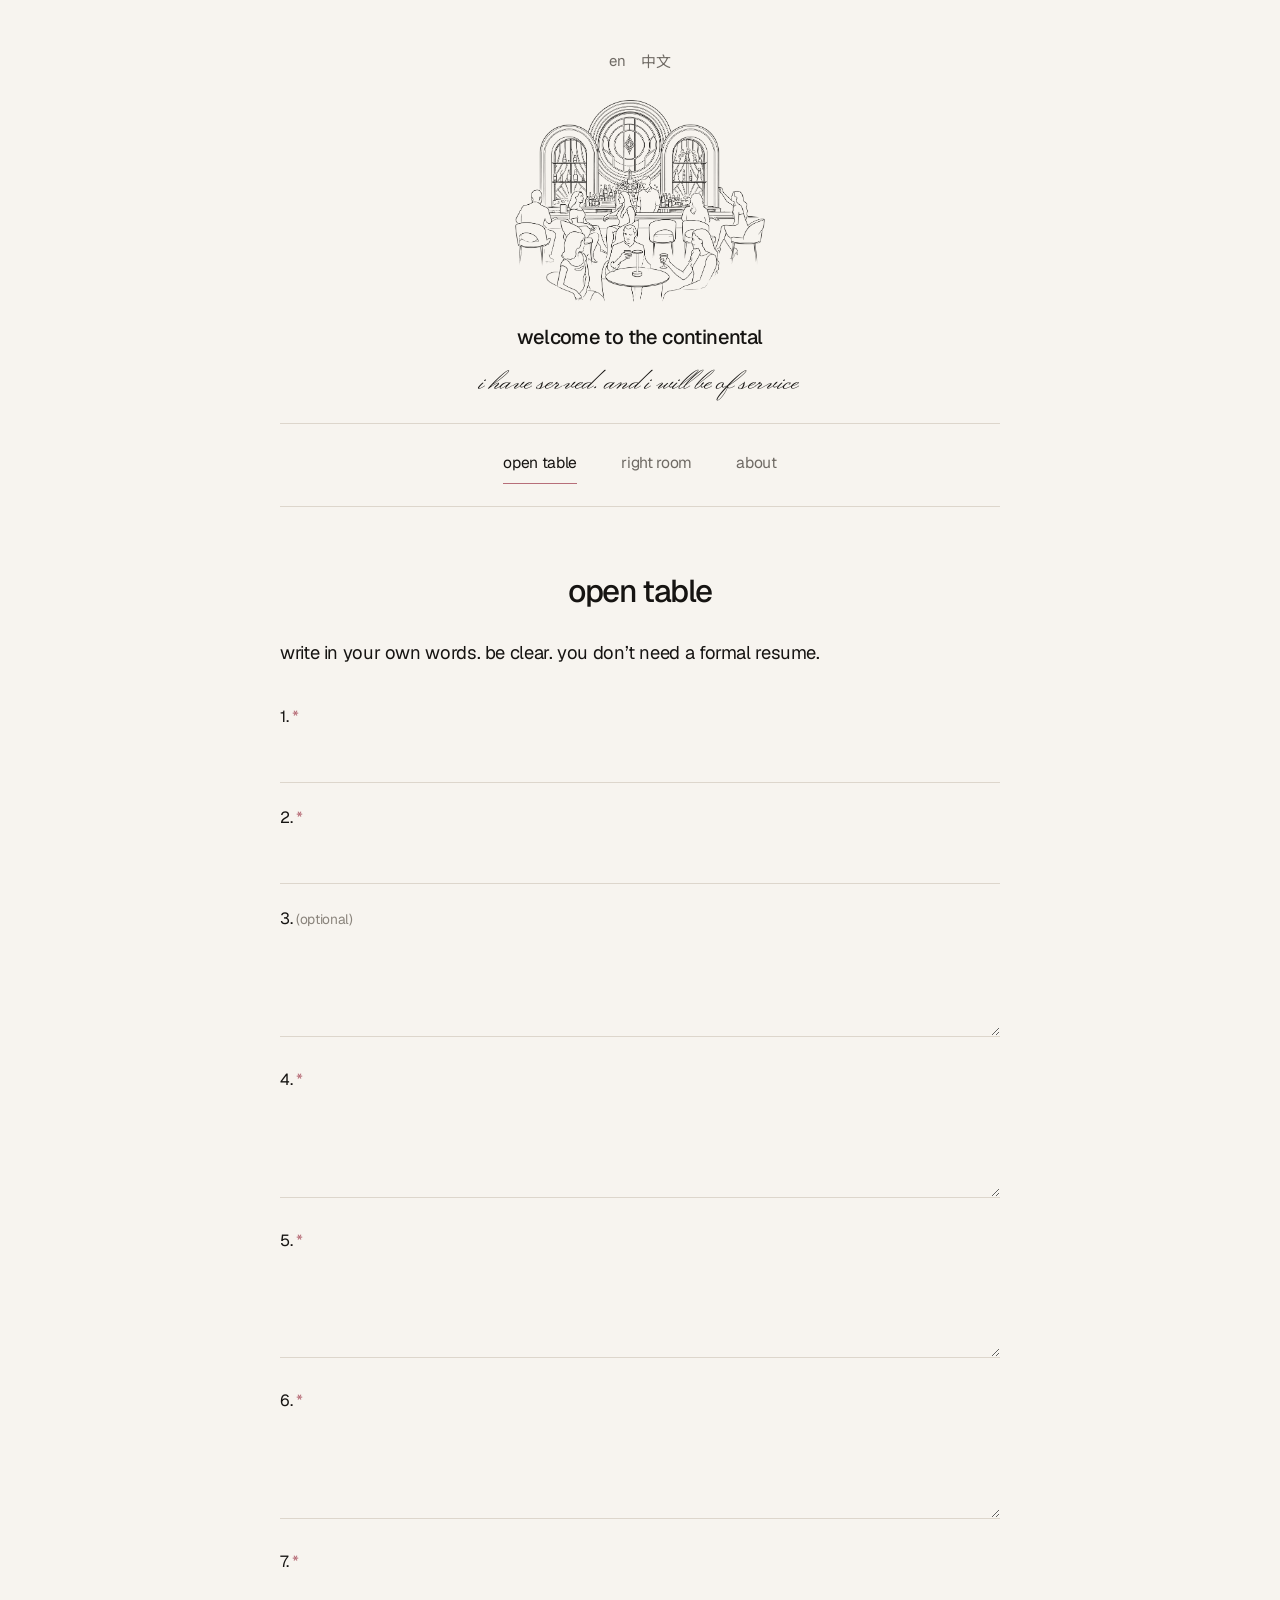
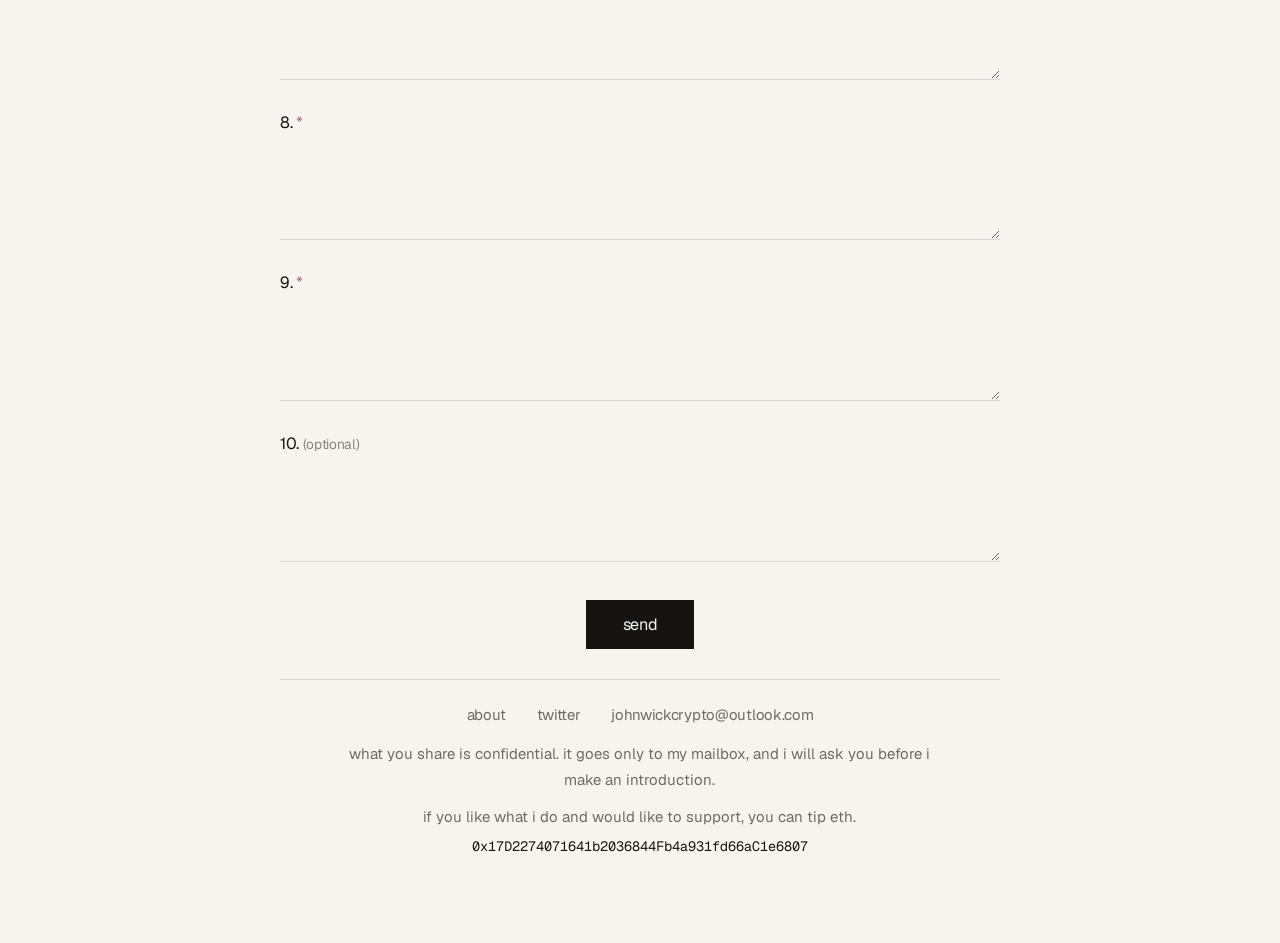
==== open-table.html @ 362cf773 "Publish the continental: a free talent intro service." ====
<!DOCTYPE html>
<html lang="en" data-lang="en">
<head>
  <meta charset="UTF-8">
  <meta name="viewport" content="width=device-width, initial-scale=1.0">
  <title data-i18n-title="title_open">crypto john wick</title>
  <meta name="description" content="a free, personal introduction between crypto talent and the teams they may get along with. by crypto john wick.">
  <link rel="stylesheet" href="styles.css">
  <script src="lang.js" defer></script>
  <script src="form.js" defer></script>
</head>
<body data-i18n-title="title_open">
  <div class="page">
    <header class="site-header">
      <div class="lang-switch" role="group" aria-label="language">
        <button type="button" data-set-lang="en">en</button>
        <button type="button" data-set-lang="zh">中文</button>
      </div>
      <a class="brand" href="index.html">
        <img class="logo" src="logo.png" width="280" height="229" alt="">
        <span class="wordmark" data-i18n="wordmark">welcome to the continental</span>
        <span class="motto" data-i18n="motto">i have served. and i will be of service</span>
      </a>
      <hr class="rule">
      <nav class="nav" aria-label="primary">
        <a href="open-table.html" class="active" aria-current="page" data-i18n="nav_open">open table</a>
        <a href="right-room.html" data-i18n="nav_room">right room</a>
        <a href="about.html" data-i18n="nav_about">about</a>
      </nav>
      <hr class="rule">
    </header>
    <main>

      <h1 class="page-title" data-i18n="open_title">open table</h1>
      <p class="intro" data-i18n="open_intro">write in your own words. be clear. you don&rsquo;t need a formal resume.</p>
      <form id="talent-form" action="#" method="post">
        <input type="text" name="_honey" class="honey" tabindex="-1" autocomplete="off">
        <div class="field">
          <label for="t-name">1. <span data-i18n="t1"></span> <span class="req">*</span></label>
          <input id="t-name" name="name" type="text" required data-i18n-placeholder="t1_ph">
        </div>
        <div class="field">
          <label for="t-contact">2. <span data-i18n="t2"></span> <span class="req">*</span></label>
          <input id="t-contact" name="contact" type="text" required data-i18n-placeholder="t2_ph">
        </div>
        <div class="field">
          <label for="t-location">3. <span data-i18n="t3"></span> <span class="opt" data-i18n="optional">(optional)</span></label>
          <textarea id="t-location" name="location"></textarea>
        </div>
        <div class="field">
          <label for="t-good_at">4. <span data-i18n="t4"></span> <span class="req">*</span></label>
          <textarea id="t-good_at" name="good_at" required></textarea>
        </div>
        <div class="field">
          <label for="t-interest">5. <span data-i18n="t5"></span> <span class="req">*</span></label>
          <textarea id="t-interest" name="interest" required></textarea>
        </div>
        <div class="field">
          <label for="t-explore">6. <span data-i18n="t6"></span> <span class="req">*</span></label>
          <textarea id="t-explore" name="explore" required></textarea>
        </div>
        <div class="field">
          <label for="t-better">7. <span data-i18n="t7"></span> <span class="req">*</span></label>
          <textarea id="t-better" name="better" required></textarea>
        </div>
        <div class="field">
          <label for="t-goals">8. <span data-i18n="t8"></span> <span class="req">*</span></label>
          <textarea id="t-goals" name="goals" required></textarea>
        </div>
        <div class="field">
          <label for="t-message">9. <span data-i18n="t9"></span> <span class="req">*</span></label>
          <textarea id="t-message" name="message" required></textarea>
        </div>
        <div class="field">
          <label for="t-else">10. <span data-i18n="t10"></span> <span class="opt" data-i18n="optional">(optional)</span></label>
          <textarea id="t-else" name="else"></textarea>
        </div>
        <div class="actions"><button class="submit" type="submit" data-i18n="send">send</button></div>
      </form>
      <p class="thanks" id="talent-thanks" hidden data-i18n="thanks_talent">thank you. i&rsquo;ll read this myself. if it feels like a real connection, i&rsquo;ll reach out first.</p>
    </main>
    <footer class="site-footer">
      <hr class="rule">
      <div class="footer-links">
        <a href="about.html" data-i18n="footer_about">about</a>
        <a href="https://x.com/johnwickyeeah" target="_blank" rel="noopener noreferrer" data-i18n="footer_twitter">twitter</a>
        <a href="mailto:johnwickcrypto@outlook.com">johnwickcrypto@outlook.com</a>
      </div>
      <p class="privacy" data-i18n="privacy">what you share is confidential. it goes only to my mailbox, and i will ask you before i make an introduction.</p>
      <p class="tip"><span data-i18n="tip">if you like what i do and would like to support, you can tip eth.</span>
        <a class="eth" href="https://etherscan.io/address/0x17D2274071641b2036844Fb4a931fd66aC1e6807" target="_blank" rel="noopener noreferrer">0x17D2274071641b2036844Fb4a931fd66aC1e6807</a>
      </p>
    </footer>
  </div>
</body>
</html>
---- styles.css ----
@import url("https://fonts.googleapis.com/css2?family=Noto+Sans+SC:wght@400;500&display=swap");

@font-face {
  font-family: "Geist";
  src: url("fonts/Geist-Variable.ttf") format("truetype");
  font-weight: 100 900;
  font-style: normal;
  font-display: swap;
}
@font-face {
  font-family: "Geist";
  src: url("fonts/Geist-Italic-Variable.ttf") format("truetype");
  font-weight: 100 900;
  font-style: italic;
  font-display: swap;
}
@font-face {
  font-family: "Geist Mono";
  src: url("fonts/GeistMono-Variable.ttf") format("truetype");
  font-weight: 100 900;
  font-style: normal;
  font-display: swap;
}

@font-face {
  font-family: "Monsieur La Doulaise";
  src: url("fonts/MonsieurLaDoulaise-Regular.ttf") format("truetype");
  font-weight: 400;
  font-style: normal;
  font-display: swap;
}
@font-face {
  font-family: "Tangerine";
  src: url("fonts/Tangerine-Regular.ttf") format("truetype");
  font-weight: 400;
  font-style: normal;
  font-display: swap;
}
@font-face {
  font-family: "Tangerine";
  src: url("fonts/Tangerine-Bold.ttf") format("truetype");
  font-weight: 700;
  font-style: normal;
  font-display: swap;
}
@font-face {
  font-family: "Liu Jian Mao Cao";
  src: url("fonts/LiuJianMaoCao-Regular.ttf") format("truetype");
  font-weight: 400;
  font-style: normal;
  font-display: swap;
}

@font-face {
  font-family: "Ma Shan Zheng";
  src: url("fonts/MaShanZheng-Regular.ttf") format("truetype");
  font-weight: 400;
  font-style: normal;
  font-display: swap;
}

:root {
  --paper: #F7F4EF;
  --ink: #161412;
  --muted: #6F6A64;
  --quiet: #8A847C;
  --line: #DDD6CC;
  --rose: #B76E79;
  --field: #FFFcf8;
}

* { box-sizing: border-box; margin: 0; padding: 0; }

html, body {
  background: var(--paper);
  color: var(--ink);
  font-family: Geist, "Noto Sans SC", "PingFang SC", "Hiragino Sans GB", "Microsoft YaHei", Inter, system-ui, sans-serif;
  font-size: 17px;
  line-height: 1.65;
  font-weight: 400;
  min-height: 100%;
  -webkit-font-smoothing: antialiased;
}

body {
  display: flex;
  flex-direction: column;
  min-height: 100vh;
}

a { color: var(--ink); text-underline-offset: 3px; }
a:hover { color: var(--rose); }

.page {
  width: min(720px, calc(100% - 48px));
  margin: 0 auto;
  flex: 1;
  display: flex;
  flex-direction: column;
  padding: 48px 0 72px;
}

.site-header {
  text-align: center;
  padding-bottom: 36px;
}

.brand {
  display: flex;
  flex-direction: column;
  align-items: center;
  text-decoration: none;
  color: var(--ink);
  gap: 2px;
}

.brand:hover { color: var(--ink); }

.logo {
  display: block;
  width: min(260px, 72%);
  height: auto;
  margin: 0 auto 12px;
}

.wordmark {
  display: block;
  font-weight: 500;
  font-size: 1.18rem;
  letter-spacing: -0.03em;
  text-decoration: none;
  color: var(--ink);
  padding-bottom: 0;
}

.motto {
  display: block;
  margin-top: 2px;
  font-family: "Monsieur La Doulaise", "Tangerine", cursive;
  font-weight: 400;
  font-size: 1.85rem;
  line-height: 1.35;
  letter-spacing: 0.01em;
  color: var(--ink);
}

.wordmark:hover { color: var(--ink); }

.rule {
  border: 0;
  border-top: 1px solid var(--line);
  margin: 22px 0;
}

.nav {
  display: flex;
  justify-content: center;
  gap: 2.6rem;
  flex-wrap: wrap;
}

.nav a {
  font-size: 0.92rem;
  letter-spacing: -0.02em;
  text-decoration: none;
  color: var(--muted);
  padding: 4px 0 7px;
  border-bottom: 1px solid transparent;
  font-weight: 400;
}

.nav a:hover { color: var(--ink); }

.nav a.active {
  color: var(--ink);
  border-bottom-color: var(--rose);
}

main { flex: 1; }

.hero {
  padding: 28px 0 8px;
  text-align: center;
}

.hero h1 {
  font-weight: 400;
  font-size: clamp(1.55rem, 3vw, 1.95rem);
  line-height: 1.4;
  letter-spacing: -0.04em;
  max-width: 22em;
  margin: 0 auto;
}

.hero .shine {
  display: block;
  margin-top: 0.7em;
  font-style: italic;
}

.cta-row {
  display: flex;
  justify-content: center;
  gap: 16px;
  flex-wrap: wrap;
  margin: 40px 0 18px;
}

.cta {
  display: inline-block;
  text-decoration: none;
  color: var(--ink);
  border: 1px solid var(--ink);
  padding: 13px 22px;
  font-size: 0.95rem;
  letter-spacing: -0.02em;
  min-width: 240px;
  text-align: center;
  background: transparent;
  font-weight: 400;
}

.cta:hover {
  color: var(--paper);
  background: var(--ink);
  border-color: var(--ink);
}

.note {
  text-align: center;
  color: var(--muted);
  font-size: 0.95rem;
}

.intro, .about, .thanks {
  font-weight: 400;
  font-size: 1.08rem;
  line-height: 1.7;
  letter-spacing: -0.02em;
  max-width: 40em;
}

.intro { margin: 8px auto 36px; }

.page-title {
  font-weight: 500;
  font-size: 1.85rem;
  letter-spacing: -0.05em;
  text-align: center;
  margin-bottom: 20px;
}

form { display: grid; gap: 22px; }

.field label {
  display: block;
  font-size: 0.95rem;
  letter-spacing: -0.02em;
  color: var(--ink);
  margin-bottom: 8px;
}

.req { color: var(--rose); }
.opt {
  color: var(--quiet);
  font-size: 0.85em;
}

.field input,
.field textarea {
  width: 100%;
  border: 0;
  border-bottom: 1px solid var(--line);
  background: transparent;
  color: var(--ink);
  font-family: Geist, "Noto Sans SC", "PingFang SC", "Hiragino Sans GB", "Microsoft YaHei", Inter, system-ui, sans-serif;
  font-size: 1rem;
  line-height: 1.5;
  letter-spacing: -0.02em;
  padding: 8px 0 10px;
  border-radius: 0;
  outline: none;
  resize: vertical;
}

.field textarea { min-height: 96px; }

.field input:focus,
.field textarea:focus {
  border-bottom-color: var(--rose);
}

.field input::placeholder,
.field textarea::placeholder {
  color: #B4AFA8;
}

.actions { margin-top: 8px; text-align: center; }

button.submit {
  appearance: none;
  cursor: pointer;
  background: var(--ink);
  color: var(--paper);
  border: 1px solid var(--ink);
  padding: 13px 36px;
  font-family: Geist, "Noto Sans SC", "PingFang SC", "Hiragino Sans GB", "Microsoft YaHei", Inter, system-ui, sans-serif;
  font-size: 0.95rem;
  letter-spacing: -0.02em;
  font-weight: 400;
}

button.submit:hover { background: #2a2624; }

button.submit:disabled {
  opacity: 0.55;
  cursor: default;
}

.form-error {
  text-align: center;
  color: #8A3B3B;
  margin-top: 16px;
}

.honey {
  position: absolute;
  left: -9999px;
  width: 1px;
  height: 1px;
  overflow: hidden;
}

.thanks {
  text-align: center;
  margin: 48px auto;
}

.about p { margin: 0 0 1.1em; }
.about p:last-child { margin-bottom: 0; }

.site-footer {
  text-align: center;
  padding-top: 8px;
  color: var(--muted);
  font-size: 0.88rem;
  line-height: 1.7;
}

.footer-links {
  display: flex;
  justify-content: center;
  gap: 1.8rem;
  flex-wrap: wrap;
  margin-bottom: 14px;
}

.footer-links a {
  font-size: 0.88rem;
  letter-spacing: -0.02em;
  text-decoration: none;
  color: var(--muted);
}

.footer-links a:hover { color: var(--rose); }

.privacy, .tip { max-width: 40em; margin: 0 auto 12px; }

.eth {
  display: block;
  margin-top: 6px;
  font-family: "Geist Mono", ui-monospace, Menlo, monospace;
  font-size: 0.8rem;
  letter-spacing: 0;
  color: var(--ink);
  word-break: break-all;
  text-decoration: none;
}

.eth:hover { color: var(--rose); }

@media (max-width: 640px) {
  .page { width: calc(100% - 36px); padding: 32px 0 56px; }
  .nav { gap: 1.3rem; }
  .cta { min-width: 100%; }
  .hero h1 { font-size: 1.4rem; }
}

/* lang switcher */


.lang-switch {
  display: flex;
  justify-content: center;
  gap: 0.9rem;
  align-items: center;
  margin-bottom: 18px;
}

.lang-switch button {
  appearance: none;
  background: none;
  border: 0;
  border-bottom: 1px solid transparent;
  padding: 2px 0 5px;
  cursor: pointer;
  font-family: inherit;
  font-size: 0.88rem;
  letter-spacing: -0.02em;
  color: var(--muted);
}

.lang-switch button:hover { color: var(--ink); }
.lang-switch button.active {
  color: var(--ink);
  border-bottom-color: var(--rose);
}

html[data-lang="zh"] body {
  font-size: 16.5px;
  line-height: 1.8;
}

html[data-lang="zh"] .hero h1,
html[data-lang="zh"] .intro,
html[data-lang="zh"] .about,
html[data-lang="zh"] .thanks,
html[data-lang="zh"] .page-title {
  letter-spacing: 0.04em;
  line-height: 1.75;
  word-break: keep-all;
  line-break: strict;
}

html[data-lang="zh"] .page-title {
  font-weight: 400;
  letter-spacing: 0.18em;
}

html[data-lang="zh"] .wordmark {
  letter-spacing: 0.18em;
  font-weight: 400;
}

html[data-lang="zh"] .motto {
  font-family: "Liu Jian Mao Cao", "Ma Shan Zheng", cursive;
  font-size: 1.85rem;
  letter-spacing: 0.08em;
  line-height: 1.55;
  margin-top: 4px;
}
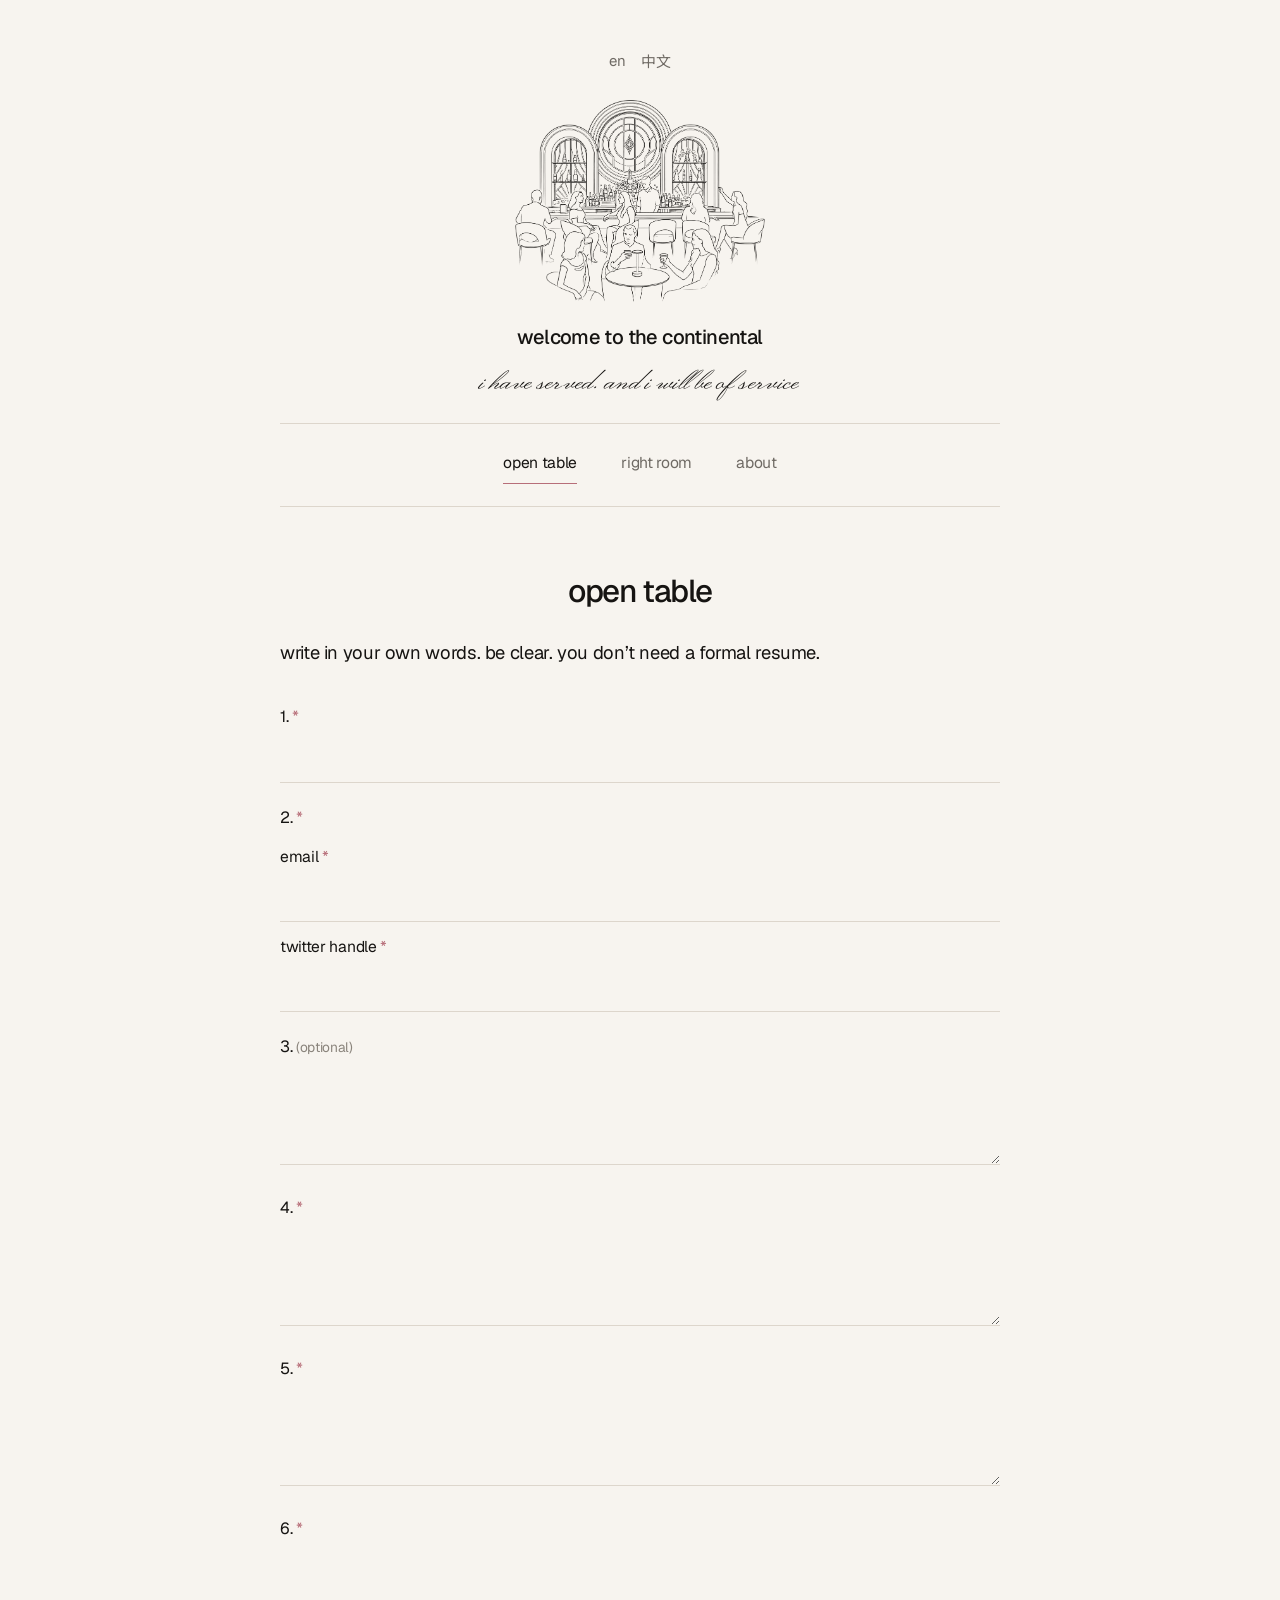
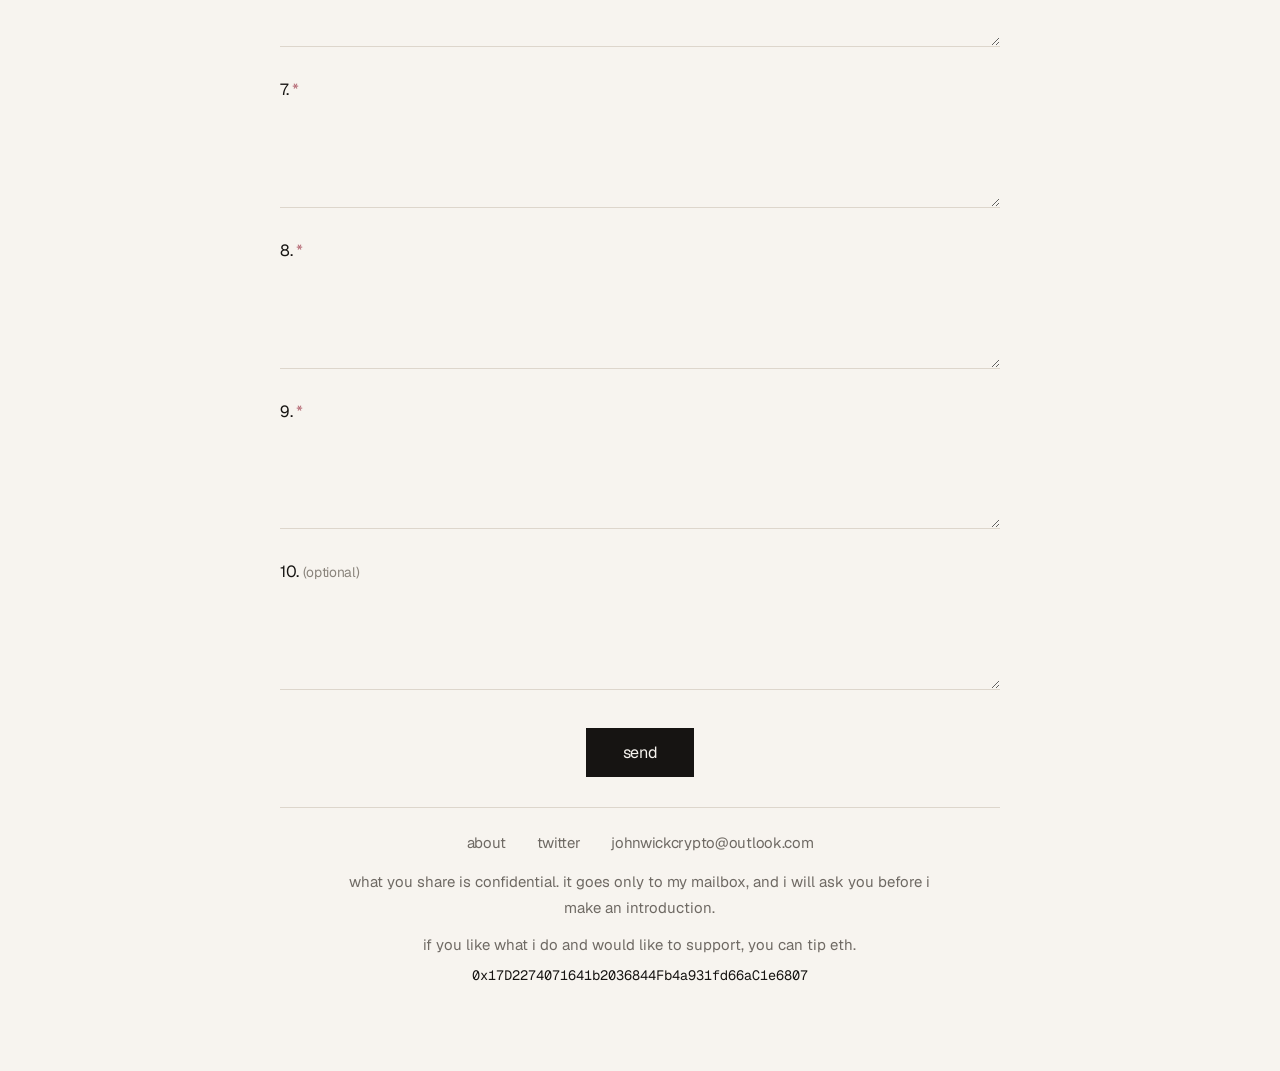
==== commit 34510987: "Ask only for email and twitter handle as contact." ====
--- a/open-table.html
+++ b/open-table.html
@@ -40,8 +40,11 @@
           <input id="t-name" name="name" type="text" required data-i18n-placeholder="t1_ph">
         </div>
         <div class="field">
-          <label for="t-contact">2. <span data-i18n="t2"></span> <span class="req">*</span></label>
-          <input id="t-contact" name="contact" type="text" required data-i18n-placeholder="t2_ph">
+          <label>2. <span data-i18n="t2"></span> <span class="req">*</span></label>
+          <label for="t-email" class="sublabel"><span data-i18n="t2_email">email</span> <span class="req">*</span></label>
+          <input id="t-email" name="email" type="email" required autocomplete="email" data-i18n-placeholder="t2_email_ph">
+          <label for="t-twitter" class="sublabel"><span data-i18n="t2_twitter">twitter handle</span> <span class="req">*</span></label>
+          <input id="t-twitter" name="twitter" type="text" required autocomplete="off" data-i18n-placeholder="t2_twitter_ph">
         </div>
         <div class="field">
           <label for="t-location">3. <span data-i18n="t3"></span> <span class="opt" data-i18n="optional">(optional)</span></label>
--- a/styles.css
+++ b/styles.css
@@ -288,6 +288,12 @@
 .field input:focus,
 .field textarea:focus {
   border-bottom-color: var(--rose);
+}
+
+.field .sublabel {
+  display: block;
+  margin-top: 12px;
+  font-size: 0.92em;
 }
 
 .field input::placeholder,
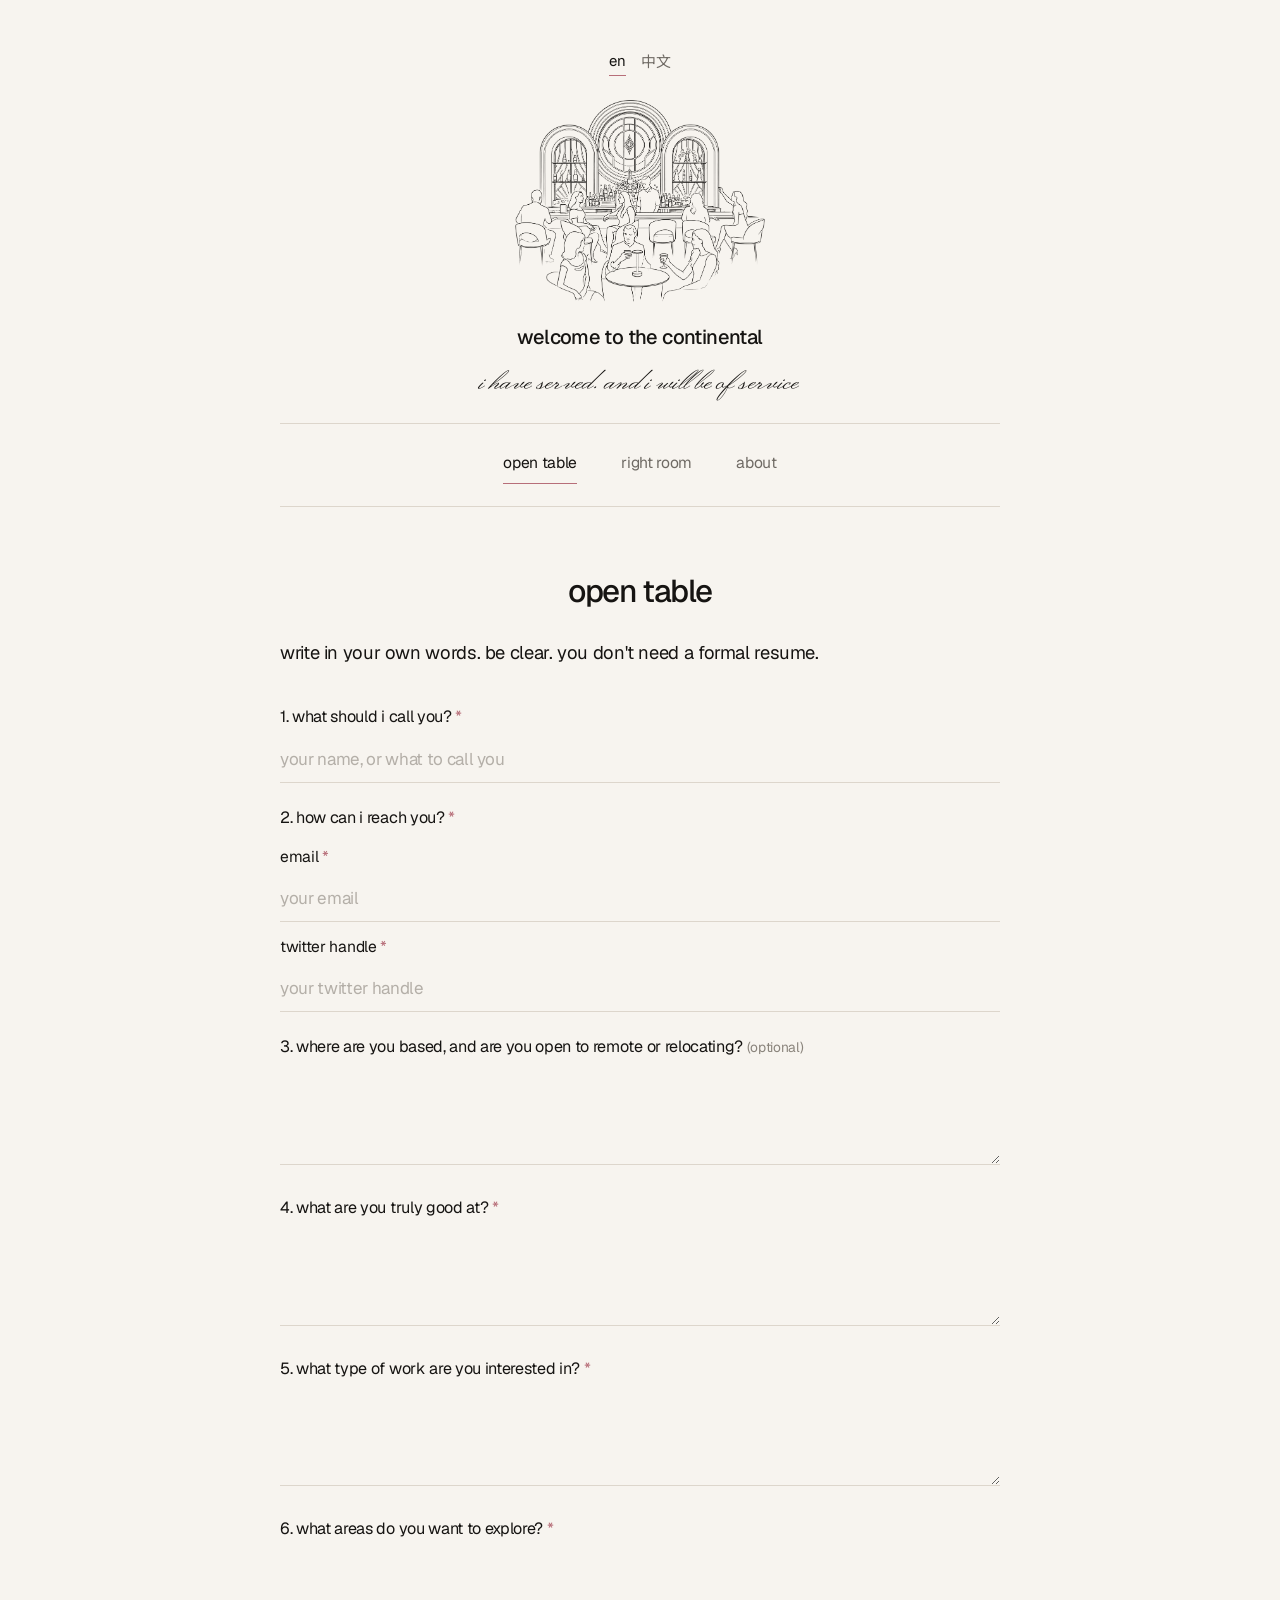
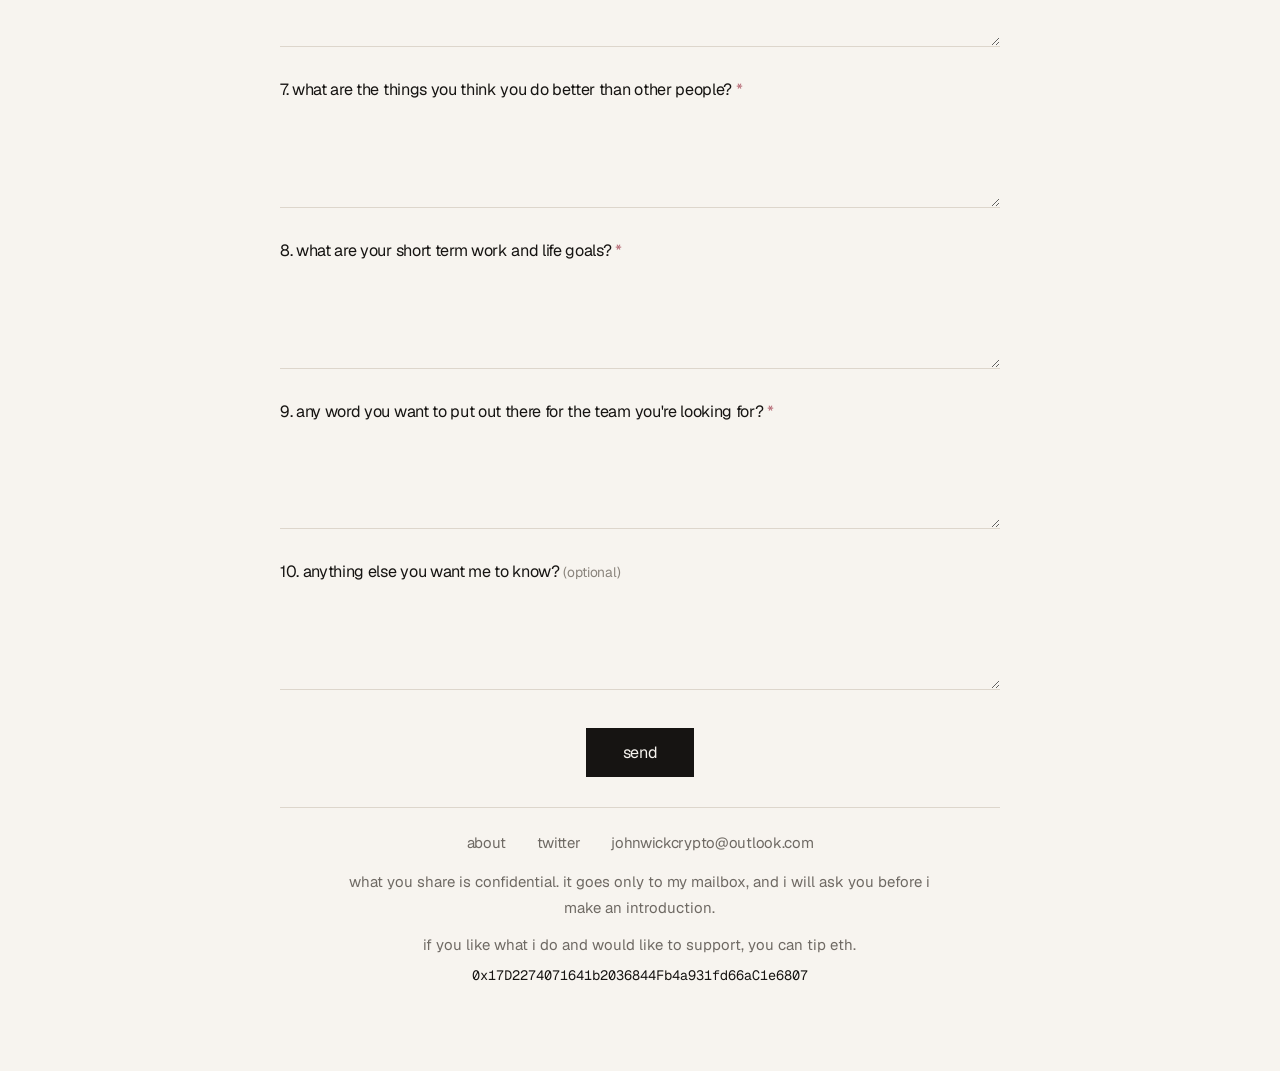
==== commit bc47b671: "Fix broken i18n script, show form questions, and add the about tweet." ====
--- a/open-table.html
+++ b/open-table.html
@@ -36,46 +36,46 @@
       <form id="talent-form" action="#" method="post">
         <input type="text" name="_honey" class="honey" tabindex="-1" autocomplete="off">
         <div class="field">
-          <label for="t-name">1. <span data-i18n="t1"></span> <span class="req">*</span></label>
+          <label for="t-name">1. <span data-i18n="t1">what should i call you?</span> <span class="req">*</span></label>
           <input id="t-name" name="name" type="text" required data-i18n-placeholder="t1_ph">
         </div>
         <div class="field">
-          <label>2. <span data-i18n="t2"></span> <span class="req">*</span></label>
+          <label>2. <span data-i18n="t2">how can i reach you?</span> <span class="req">*</span></label>
           <label for="t-email" class="sublabel"><span data-i18n="t2_email">email</span> <span class="req">*</span></label>
           <input id="t-email" name="email" type="email" required autocomplete="email" data-i18n-placeholder="t2_email_ph">
           <label for="t-twitter" class="sublabel"><span data-i18n="t2_twitter">twitter handle</span> <span class="req">*</span></label>
           <input id="t-twitter" name="twitter" type="text" required autocomplete="off" data-i18n-placeholder="t2_twitter_ph">
         </div>
         <div class="field">
-          <label for="t-location">3. <span data-i18n="t3"></span> <span class="opt" data-i18n="optional">(optional)</span></label>
+          <label for="t-location">3. <span data-i18n="t3">where are you based, and are you open to remote or relocating?</span> <span class="opt" data-i18n="optional">(optional)</span></label>
           <textarea id="t-location" name="location"></textarea>
         </div>
         <div class="field">
-          <label for="t-good_at">4. <span data-i18n="t4"></span> <span class="req">*</span></label>
+          <label for="t-good_at">4. <span data-i18n="t4">what are you truly good at?</span> <span class="req">*</span></label>
           <textarea id="t-good_at" name="good_at" required></textarea>
         </div>
         <div class="field">
-          <label for="t-interest">5. <span data-i18n="t5"></span> <span class="req">*</span></label>
+          <label for="t-interest">5. <span data-i18n="t5">what type of work are you interested in?</span> <span class="req">*</span></label>
           <textarea id="t-interest" name="interest" required></textarea>
         </div>
         <div class="field">
-          <label for="t-explore">6. <span data-i18n="t6"></span> <span class="req">*</span></label>
+          <label for="t-explore">6. <span data-i18n="t6">what areas do you want to explore?</span> <span class="req">*</span></label>
           <textarea id="t-explore" name="explore" required></textarea>
         </div>
         <div class="field">
-          <label for="t-better">7. <span data-i18n="t7"></span> <span class="req">*</span></label>
+          <label for="t-better">7. <span data-i18n="t7">what are the things you think you do better than other people?</span> <span class="req">*</span></label>
           <textarea id="t-better" name="better" required></textarea>
         </div>
         <div class="field">
-          <label for="t-goals">8. <span data-i18n="t8"></span> <span class="req">*</span></label>
+          <label for="t-goals">8. <span data-i18n="t8">what are your short term work and life goals?</span> <span class="req">*</span></label>
           <textarea id="t-goals" name="goals" required></textarea>
         </div>
         <div class="field">
-          <label for="t-message">9. <span data-i18n="t9"></span> <span class="req">*</span></label>
+          <label for="t-message">9. <span data-i18n="t9">any word you want to put out there for the team you're looking for?</span> <span class="req">*</span></label>
           <textarea id="t-message" name="message" required></textarea>
         </div>
         <div class="field">
-          <label for="t-else">10. <span data-i18n="t10"></span> <span class="opt" data-i18n="optional">(optional)</span></label>
+          <label for="t-else">10. <span data-i18n="t10">anything else you want me to know?</span> <span class="opt" data-i18n="optional">(optional)</span></label>
           <textarea id="t-else" name="else"></textarea>
         </div>
         <div class="actions"><button class="submit" type="submit" data-i18n="send">send</button></div>
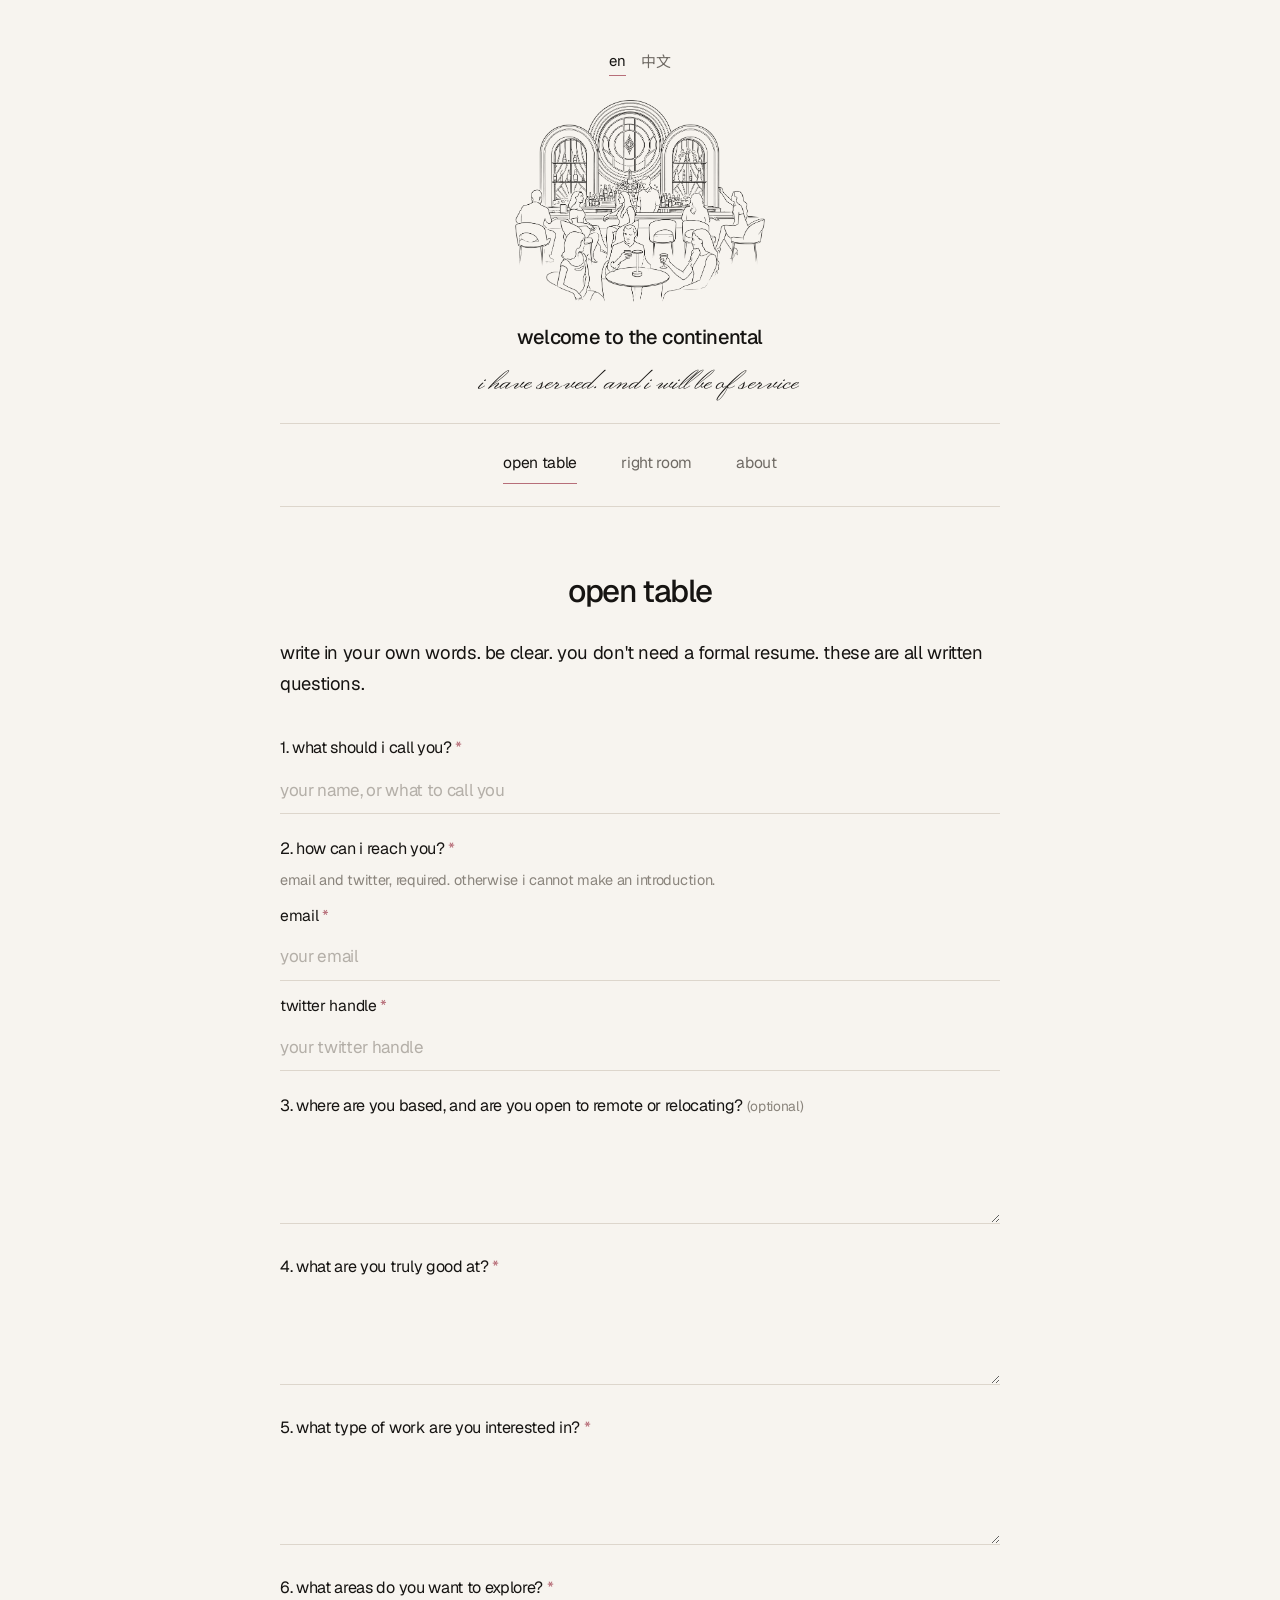
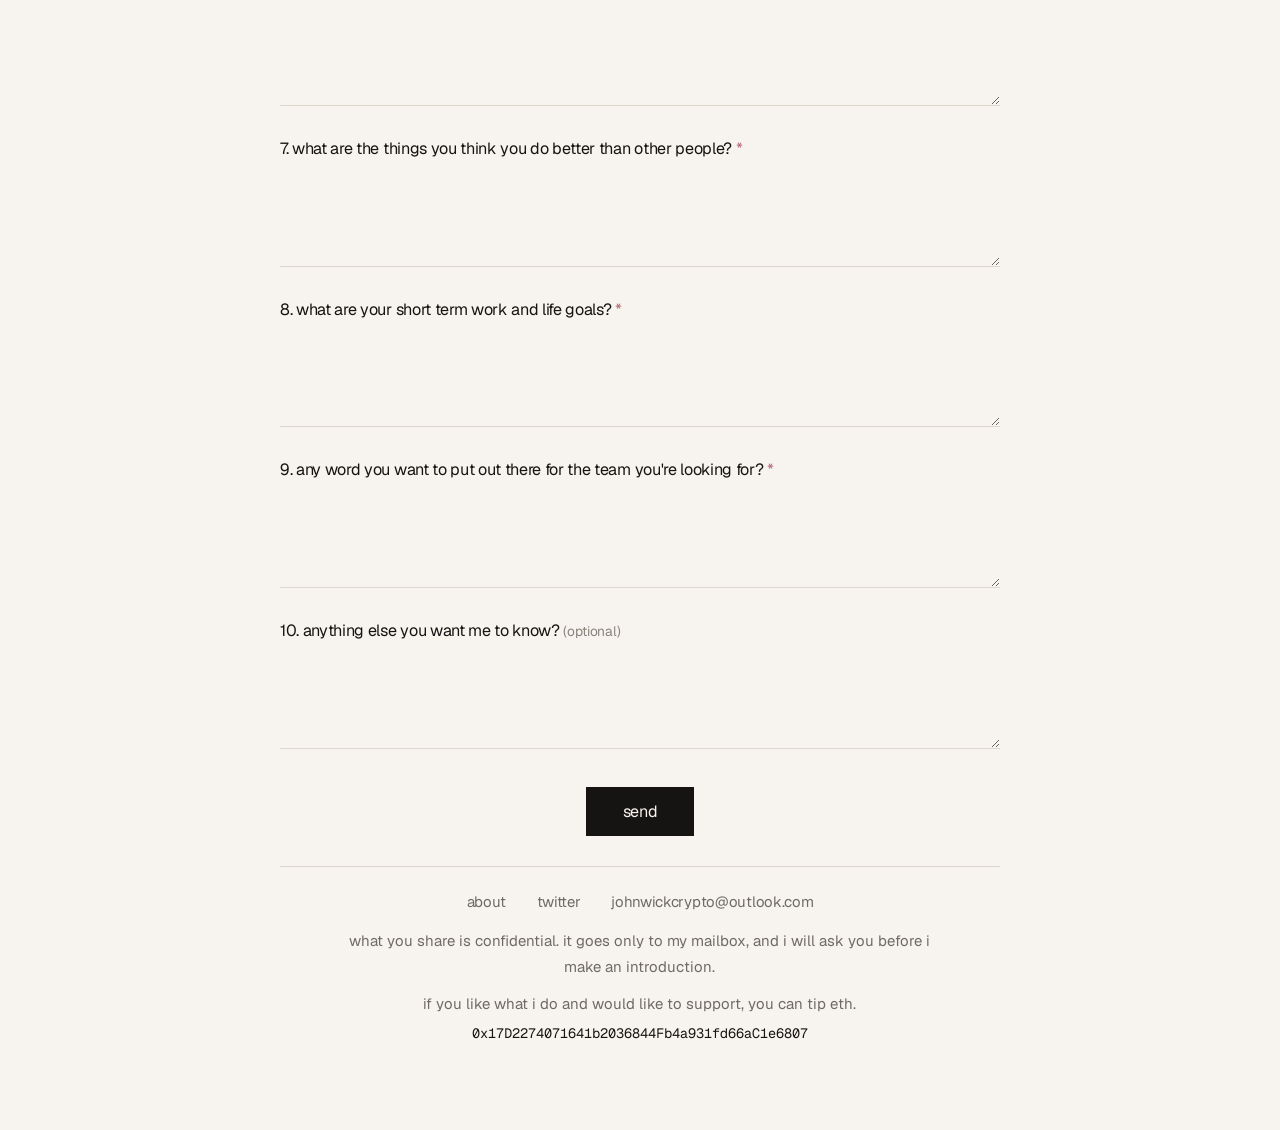
==== commit 3bc31584: "Restore the agreed form intros, notes, and thank-you lines." ====
--- a/open-table.html
+++ b/open-table.html
@@ -32,7 +32,7 @@
     <main>
 
       <h1 class="page-title" data-i18n="open_title">open table</h1>
-      <p class="intro" data-i18n="open_intro">write in your own words. be clear. you don&rsquo;t need a formal resume.</p>
+      <p class="intro" data-i18n="open_intro">write in your own words. be clear. you don&rsquo;t need a formal resume. these are all written questions.</p>
       <form id="talent-form" action="#" method="post">
         <input type="text" name="_honey" class="honey" tabindex="-1" autocomplete="off">
         <div class="field">
@@ -41,6 +41,7 @@
         </div>
         <div class="field">
           <label>2. <span data-i18n="t2">how can i reach you?</span> <span class="req">*</span></label>
+          <p class="hint" data-i18n="t2_note">email and twitter, required. otherwise i cannot make an introduction.</p>
           <label for="t-email" class="sublabel"><span data-i18n="t2_email">email</span> <span class="req">*</span></label>
           <input id="t-email" name="email" type="email" required autocomplete="email" data-i18n-placeholder="t2_email_ph">
           <label for="t-twitter" class="sublabel"><span data-i18n="t2_twitter">twitter handle</span> <span class="req">*</span></label>
@@ -80,7 +81,7 @@
         </div>
         <div class="actions"><button class="submit" type="submit" data-i18n="send">send</button></div>
       </form>
-      <p class="thanks" id="talent-thanks" hidden data-i18n="thanks_talent">thank you. i&rsquo;ll read this myself. if it feels like a real connection, i&rsquo;ll reach out first.</p>
+      <p class="thanks" id="talent-thanks" hidden data-i18n="thanks_talent">thank you. i&rsquo;ll read this myself. if a fitting opportunity comes up, i&rsquo;ll reach out first.</p>
     </main>
     <footer class="site-footer">
       <hr class="rule">
--- a/styles.css
+++ b/styles.css
@@ -294,6 +294,14 @@
   display: block;
   margin-top: 12px;
   font-size: 0.92em;
+}
+
+.field .hint {
+  color: var(--quiet);
+  font-size: 0.85rem;
+  margin: -2px 0 10px;
+  letter-spacing: -0.02em;
+  line-height: 1.5;
 }
 
 .field input::placeholder,
